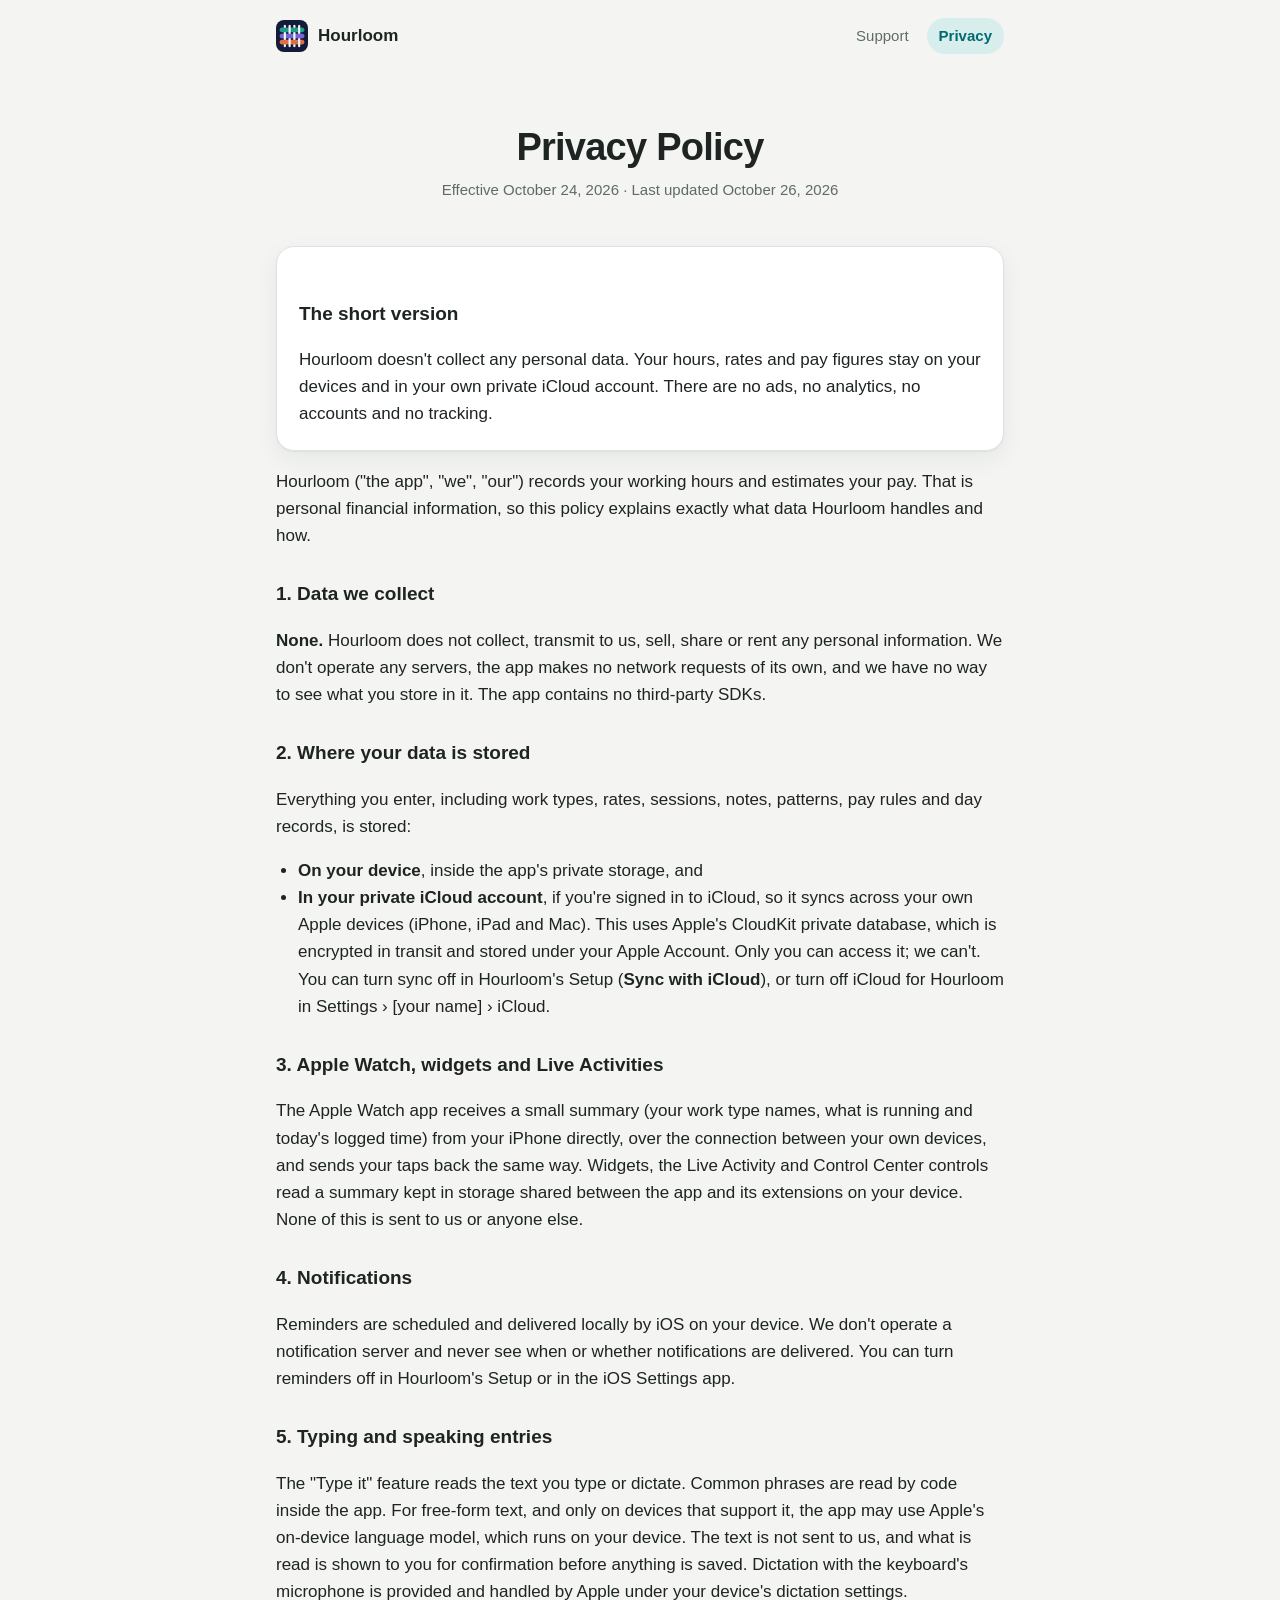
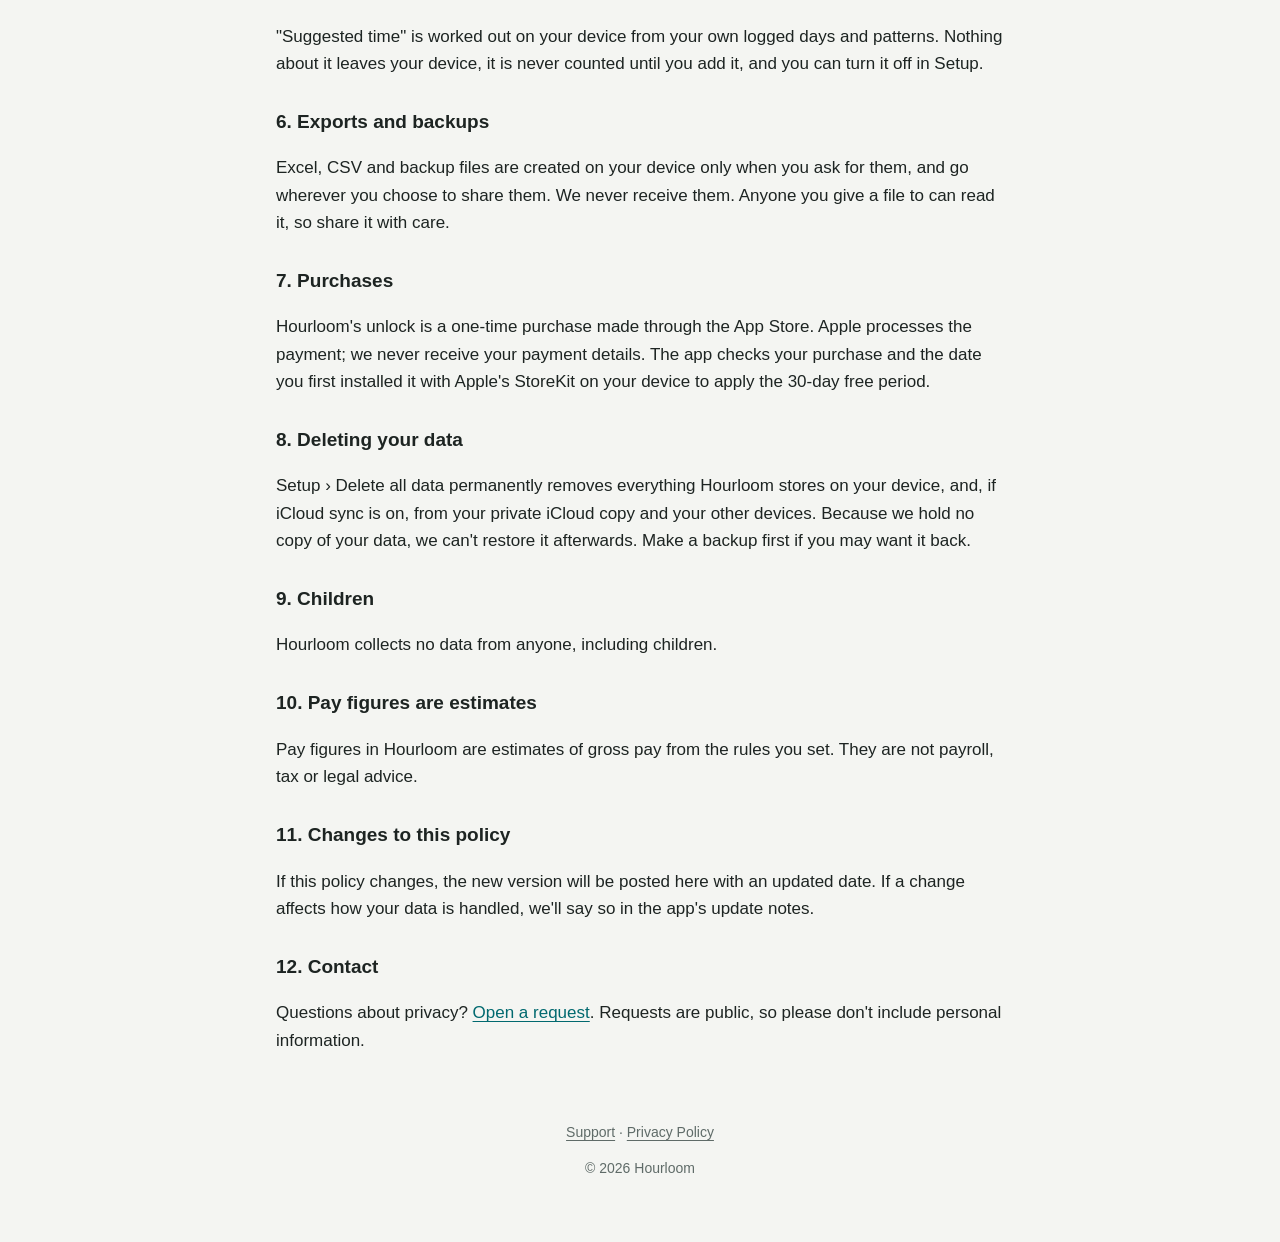
==== privacy.html @ 286ac177 "Hourloom support and privacy pages Co-Authored-By: Claude Sonnet 5.5 <noreply@anthropic.com>" ====
<!doctype html>
<html lang="en">
<head>
  <meta charset="utf-8">
  <meta name="viewport" content="width=device-width, initial-scale=1">
  <title>Hourloom Privacy Policy</title>
  <meta name="description" content="Hourloom doesn't collect any personal data. Your hours and pay figures stay on your devices and in your private iCloud.">
  <link rel="icon" href="assets/favicon.png">
  <link rel="apple-touch-icon" href="assets/icon.png">
  <link rel="stylesheet" href="assets/style.css?v=1">
</head>
<body>
  <div class="wrap">
    <header class="site">
      <a class="brand" href="./"><img src="assets/favicon.png" alt="">Hourloom</a>
      <nav class="site" aria-label="Site">
        <a href="./">Support</a>
        <a href="privacy.html" aria-current="page">Privacy</a>
      </nav>
    </header>

    <main class="policy">
      <section class="hero">
        <h1>Privacy Policy</h1>
        <p class="meta">Effective October 24, 2026 · Last updated October 26, 2026</p>
      </section>

      <div class="card">
        <h2>The short version</h2>
        <p>Hourloom doesn't collect any personal data. Your hours, rates and pay figures stay on your devices and in your own private iCloud account. There are no ads, no analytics, no accounts and no tracking.</p>
      </div>

      <p>Hourloom ("the app", "we", "our") records your working hours and estimates your pay. That is personal financial information, so this policy explains exactly what data Hourloom handles and how.</p>

      <h2>1. Data we collect</h2>
      <p><strong>None.</strong> Hourloom does not collect, transmit to us, sell, share or rent any personal information. We don't operate any servers, the app makes no network requests of its own, and we have no way to see what you store in it. The app contains no third-party SDKs.</p>

      <h2>2. Where your data is stored</h2>
      <p>Everything you enter, including work types, rates, sessions, notes, patterns, pay rules and day records, is stored:</p>
      <ul>
        <li><strong>On your device</strong>, inside the app's private storage, and</li>
        <li><strong>In your private iCloud account</strong>, if you're signed in to iCloud, so it syncs across your own Apple devices (iPhone, iPad and Mac). This uses Apple's CloudKit private database, which is encrypted in transit and stored under your Apple Account. Only you can access it; we can't. You can turn sync off in Hourloom's Setup (<strong>Sync with iCloud</strong>), or turn off iCloud for Hourloom in Settings &rsaquo; [your name] &rsaquo; iCloud.</li>
      </ul>

      <h2>3. Apple Watch, widgets and Live Activities</h2>
      <p>The Apple Watch app receives a small summary (your work type names, what is running and today's logged time) from your iPhone directly, over the connection between your own devices, and sends your taps back the same way. Widgets, the Live Activity and Control Center controls read a summary kept in storage shared between the app and its extensions on your device. None of this is sent to us or anyone else.</p>

      <h2>4. Notifications</h2>
      <p>Reminders are scheduled and delivered locally by iOS on your device. We don't operate a notification server and never see when or whether notifications are delivered. You can turn reminders off in Hourloom's Setup or in the iOS Settings app.</p>

      <h2>5. Typing and speaking entries</h2>
      <p>The "Type it" feature reads the text you type or dictate. Common phrases are read by code inside the app. For free-form text, and only on devices that support it, the app may use Apple's on-device language model, which runs on your device. The text is not sent to us, and what is read is shown to you for confirmation before anything is saved. Dictation with the keyboard's microphone is provided and handled by Apple under your device's dictation settings.</p>

      <p>"Suggested time" is worked out on your device from your own logged days and patterns. Nothing about it leaves your device, it is never counted until you add it, and you can turn it off in Setup.</p>

      <h2>6. Exports and backups</h2>
      <p>Excel, CSV and backup files are created on your device only when you ask for them, and go wherever you choose to share them. We never receive them. Anyone you give a file to can read it, so share it with care.</p>

      <h2>7. Purchases</h2>
      <p>Hourloom's unlock is a one-time purchase made through the App Store. Apple processes the payment; we never receive your payment details. The app checks your purchase and the date you first installed it with Apple's StoreKit on your device to apply the 30-day free period.</p>

      <h2>8. Deleting your data</h2>
      <p>Setup &rsaquo; Delete all data permanently removes everything Hourloom stores on your device, and, if iCloud sync is on, from your private iCloud copy and your other devices. Because we hold no copy of your data, we can't restore it afterwards. Make a backup first if you may want it back.</p>

      <h2>9. Children</h2>
      <p>Hourloom collects no data from anyone, including children.</p>

      <h2>10. Pay figures are estimates</h2>
      <p>Pay figures in Hourloom are estimates of gross pay from the rules you set. They are not payroll, tax or legal advice.</p>

      <h2>11. Changes to this policy</h2>
      <p>If this policy changes, the new version will be posted here with an updated date. If a change affects how your data is handled, we'll say so in the app's update notes.</p>

      <h2>12. Contact</h2>
      <p>Questions about privacy? <a href="https://github.com/Agoober/hourloom-support/issues/new/choose">Open a request</a>. Requests are public, so please don't include personal information.</p>
    </main>

    <footer class="site">
      <p><a href="./">Support</a> · <a href="privacy.html">Privacy Policy</a></p>
      <p>© 2026 Hourloom</p>
    </footer>
  </div>
</body>
</html>
---- assets/style.css ----
:root {
  --bg: #f4f5f2;
  --surface: #ffffff;
  --surface-2: #eef3f2;
  --text: #1d2422;
  --muted: #5f6b68;
  --border: #dde3e1;
  --primary: #01696f;
  --primary-soft: #d8eeec;
  --radius: 18px;
  --shadow: 0 1px 2px rgba(16, 32, 30, 0.05), 0 8px 24px rgba(16, 32, 30, 0.06);
  color-scheme: light;
}

@media (prefers-color-scheme: dark) {
  :root {
    --bg: #0e1413;
    --surface: #161e1d;
    --surface-2: #1c2826;
    --text: #e5ecea;
    --muted: #93a19e;
    --border: #283432;
    --primary: #5cc6c0;
    --primary-soft: #173a38;
    --shadow: none;
    color-scheme: dark;
  }
}

* { box-sizing: border-box; }

html { -webkit-text-size-adjust: 100%; }

body {
  margin: 0;
  background: var(--bg);
  color: var(--text);
  font: 17px/1.6 -apple-system, BlinkMacSystemFont, "SF Pro Text", "PingFang SC", "Segoe UI", Roboto, "Helvetica Neue", sans-serif;
}

a { color: var(--primary); text-underline-offset: 3px; }

.wrap { max-width: 760px; margin: 0 auto; padding: 0 16px; }

header.site {
  display: flex;
  align-items: center;
  justify-content: space-between;
  gap: 12px;
  padding: 18px 0;
}

.brand {
  display: flex;
  align-items: center;
  gap: 10px;
  font-weight: 650;
  color: var(--text);
  text-decoration: none;
}
.brand img { width: 32px; height: 32px; border-radius: 8px; }

nav.site { display: flex; gap: 6px; flex-wrap: wrap; }
nav.site a {
  color: var(--muted);
  text-decoration: none;
  font-size: 15px;
  padding: 6px 12px;
  border-radius: 999px;
}
nav.site a:hover { background: var(--surface-2); color: var(--text); }
nav.site a[aria-current="page"] { background: var(--primary-soft); color: var(--primary); font-weight: 600; }

.hero { text-align: center; padding: 36px 0 28px; }
.hero img { width: 96px; height: 96px; border-radius: 22px; box-shadow: 0 10px 30px rgba(1, 105, 111, 0.25); }
.hero h1 { font-size: clamp(28px, 6vw, 38px); line-height: 1.15; margin: 18px 0 8px; letter-spacing: -0.02em; }
.hero p { color: var(--muted); margin: 0 auto; max-width: 520px; }

.card {
  background: var(--surface);
  border: 1px solid var(--border);
  border-radius: var(--radius);
  box-shadow: var(--shadow);
  padding: 22px;
  margin: 16px 0;
}
.card h2 { margin: 0 0 6px; font-size: 20px; }
.card p:last-child { margin-bottom: 0; }

.contact {
  display: flex;
  gap: 18px;
  align-items: center;
  flex-wrap: wrap;
}
.contact .text { flex: 1 1 280px; }

.button {
  display: inline-block;
  background: var(--primary);
  color: #fff;
  text-decoration: none;
  font-weight: 600;
  padding: 12px 20px;
  border-radius: 999px;
  white-space: nowrap;
}
@media (prefers-color-scheme: dark) { .button { color: #062421; } }
.button:hover { filter: brightness(1.08); }

h2.section { font-size: 22px; margin: 36px 0 10px; letter-spacing: -0.01em; }

details {
  background: var(--surface);
  border: 1px solid var(--border);
  border-radius: 14px;
  margin: 10px 0;
  padding: 0 18px;
}
details[open] { padding-bottom: 14px; }
summary {
  cursor: pointer;
  list-style: none;
  font-weight: 600;
  padding: 15px 0;
  display: flex;
  justify-content: space-between;
  gap: 12px;
}
summary::-webkit-details-marker { display: none; }
summary::after { content: "+"; color: var(--muted); font-weight: 400; font-size: 20px; line-height: 1; }
details[open] summary::after { content: "–"; }
details p, details ol, details ul { margin: 0 0 10px; color: var(--text); }
details li { margin: 4px 0; }

.policy h2 { font-size: 19px; margin: 30px 0 6px; }
.policy ul { padding-left: 22px; }
.meta { color: var(--muted); font-size: 15px; }

footer.site {
  color: var(--muted);
  font-size: 14px;
  padding: 36px 0 48px;
  text-align: center;
}
footer.site a { color: var(--muted); }

kbd {
  font: 600 14px/1 ui-monospace, "SF Mono", Menlo, monospace;
  background: var(--surface-2);
  border: 1px solid var(--border);
  border-radius: 6px;
  padding: 2px 6px;
}

@media (max-width: 460px) {
  header.site { gap: 6px; }
  .brand { font-size: 16px; gap: 8px; }
  .brand img { width: 28px; height: 28px; }
  nav.site { gap: 2px; flex-wrap: nowrap; }
  nav.site a { font-size: 14px; padding: 6px 9px; }
}
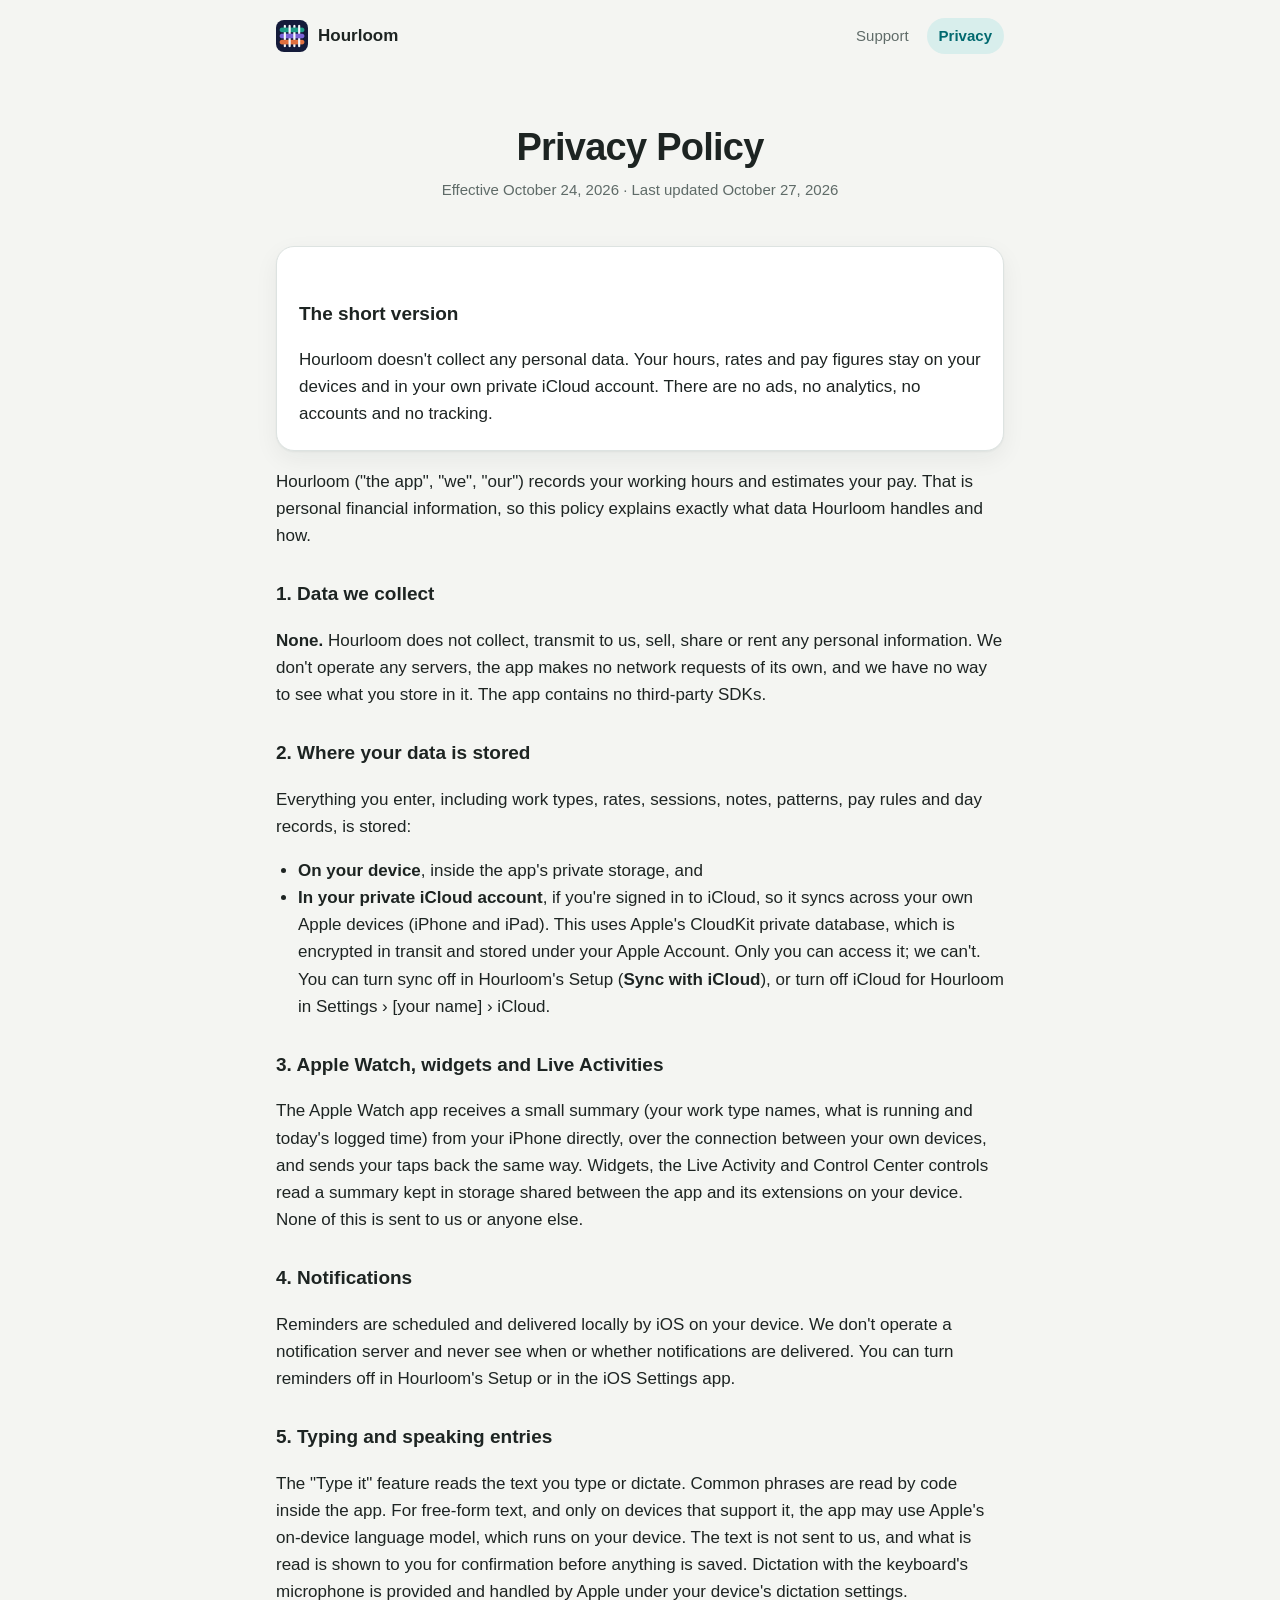
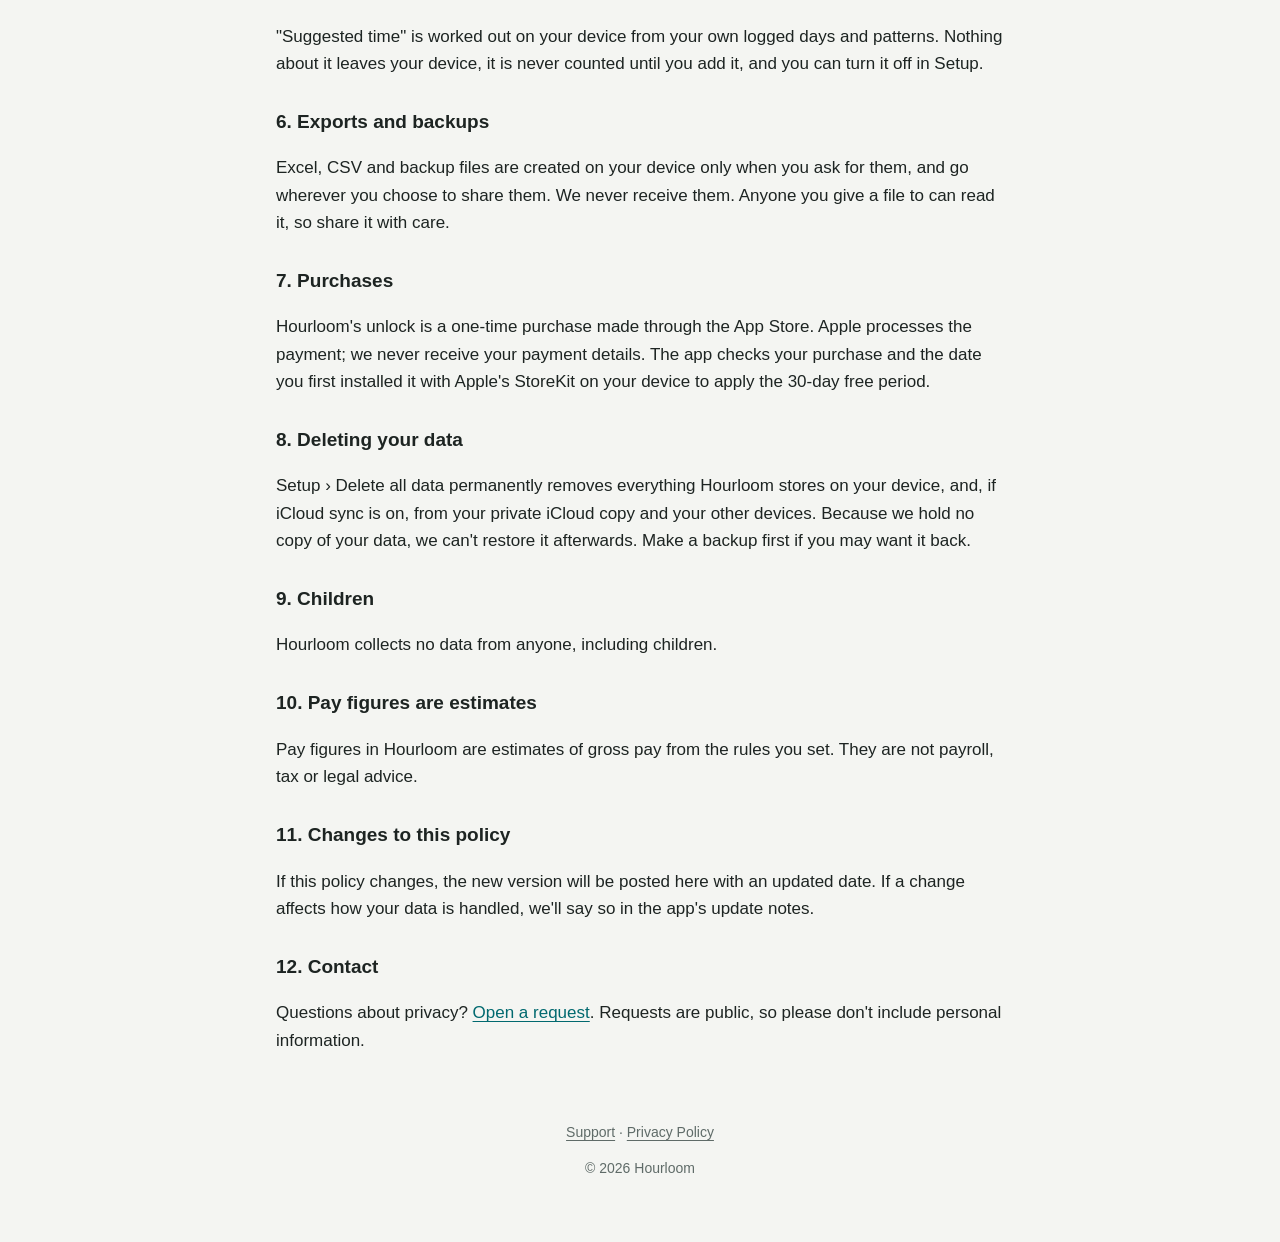
==== commit ed561f80: "Describe iPhone, iPad and Apple Watch only (the Mac app is not in 1.0) Co-Authored-By: Claude Sonnet" ====
--- a/privacy.html
+++ b/privacy.html
@@ -22,7 +22,7 @@
     <main class="policy">
       <section class="hero">
         <h1>Privacy Policy</h1>
-        <p class="meta">Effective October 24, 2026 · Last updated October 26, 2026</p>
+        <p class="meta">Effective October 24, 2026 · Last updated October 27, 2026</p>
       </section>
 
       <div class="card">
@@ -39,7 +39,7 @@
       <p>Everything you enter, including work types, rates, sessions, notes, patterns, pay rules and day records, is stored:</p>
       <ul>
         <li><strong>On your device</strong>, inside the app's private storage, and</li>
-        <li><strong>In your private iCloud account</strong>, if you're signed in to iCloud, so it syncs across your own Apple devices (iPhone, iPad and Mac). This uses Apple's CloudKit private database, which is encrypted in transit and stored under your Apple Account. Only you can access it; we can't. You can turn sync off in Hourloom's Setup (<strong>Sync with iCloud</strong>), or turn off iCloud for Hourloom in Settings &rsaquo; [your name] &rsaquo; iCloud.</li>
+        <li><strong>In your private iCloud account</strong>, if you're signed in to iCloud, so it syncs across your own Apple devices (iPhone and iPad). This uses Apple's CloudKit private database, which is encrypted in transit and stored under your Apple Account. Only you can access it; we can't. You can turn sync off in Hourloom's Setup (<strong>Sync with iCloud</strong>), or turn off iCloud for Hourloom in Settings &rsaquo; [your name] &rsaquo; iCloud.</li>
       </ul>
 
       <h2>3. Apple Watch, widgets and Live Activities</h2>
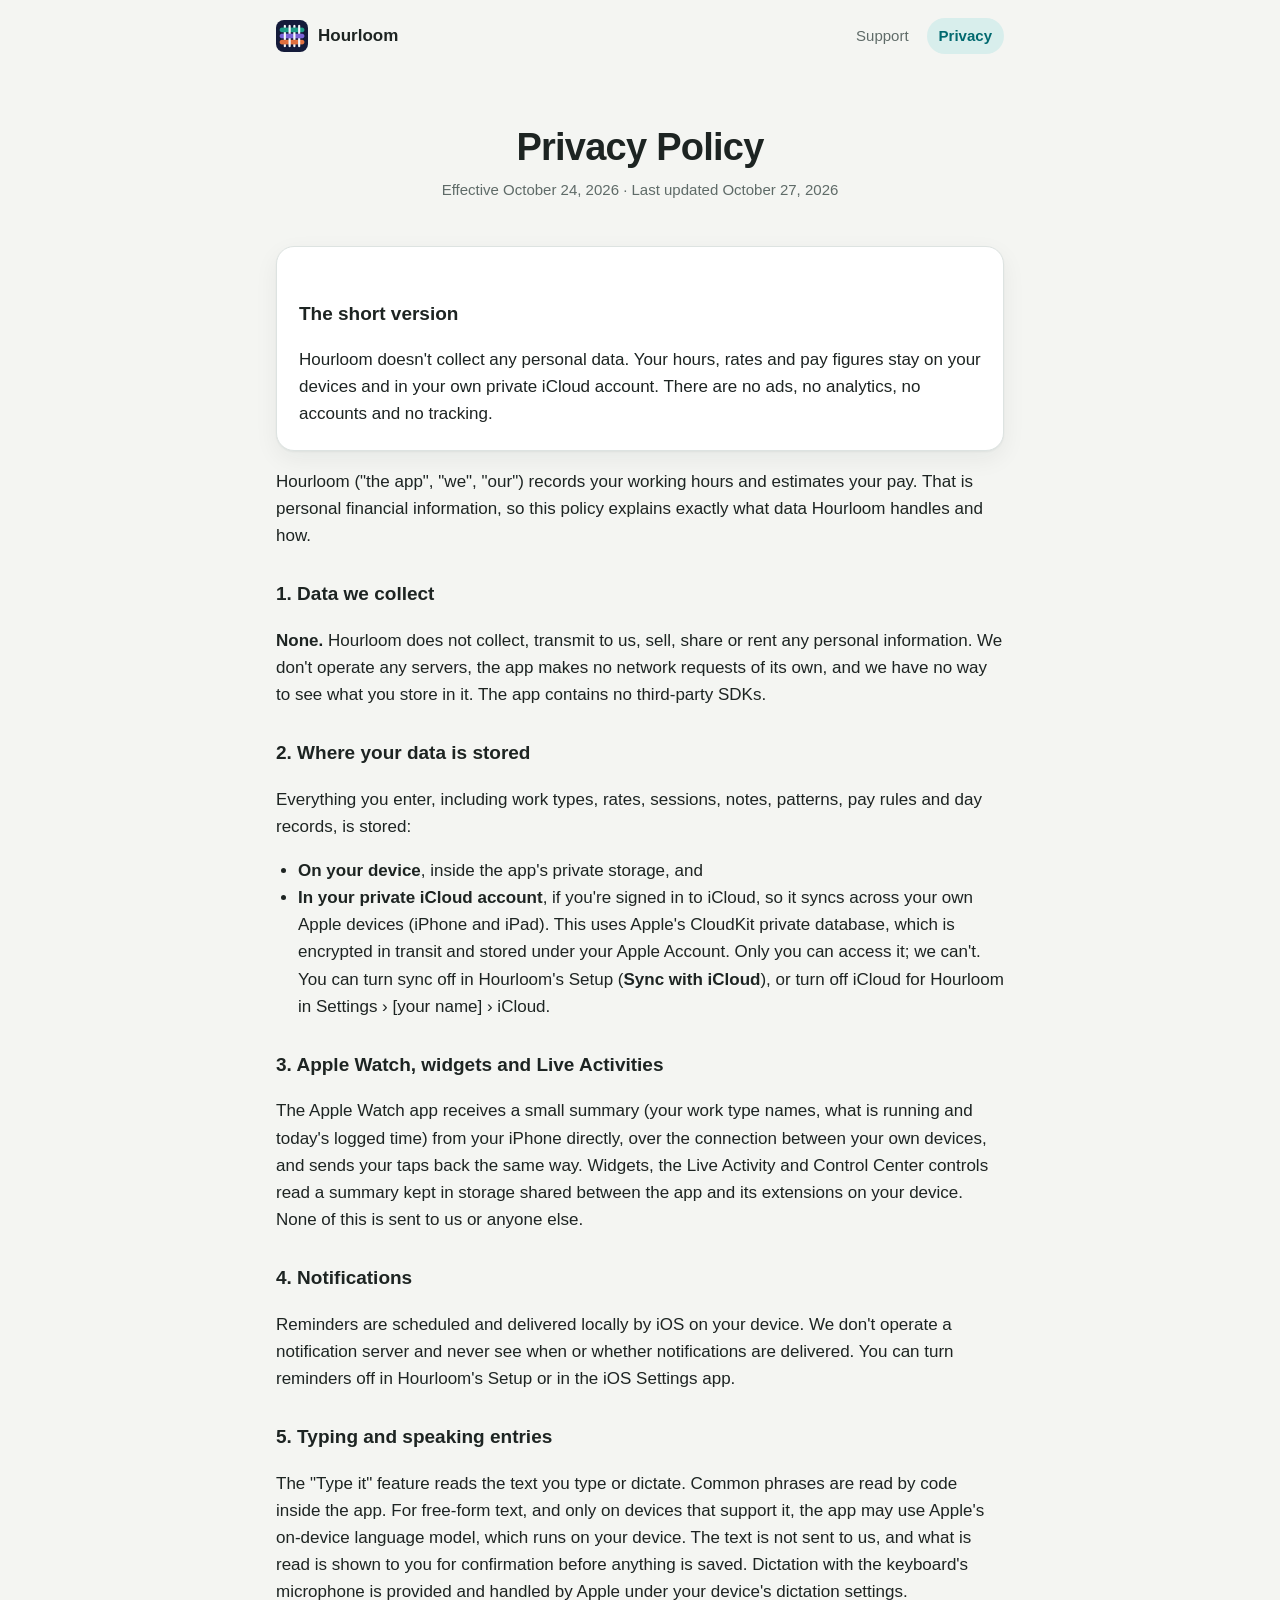
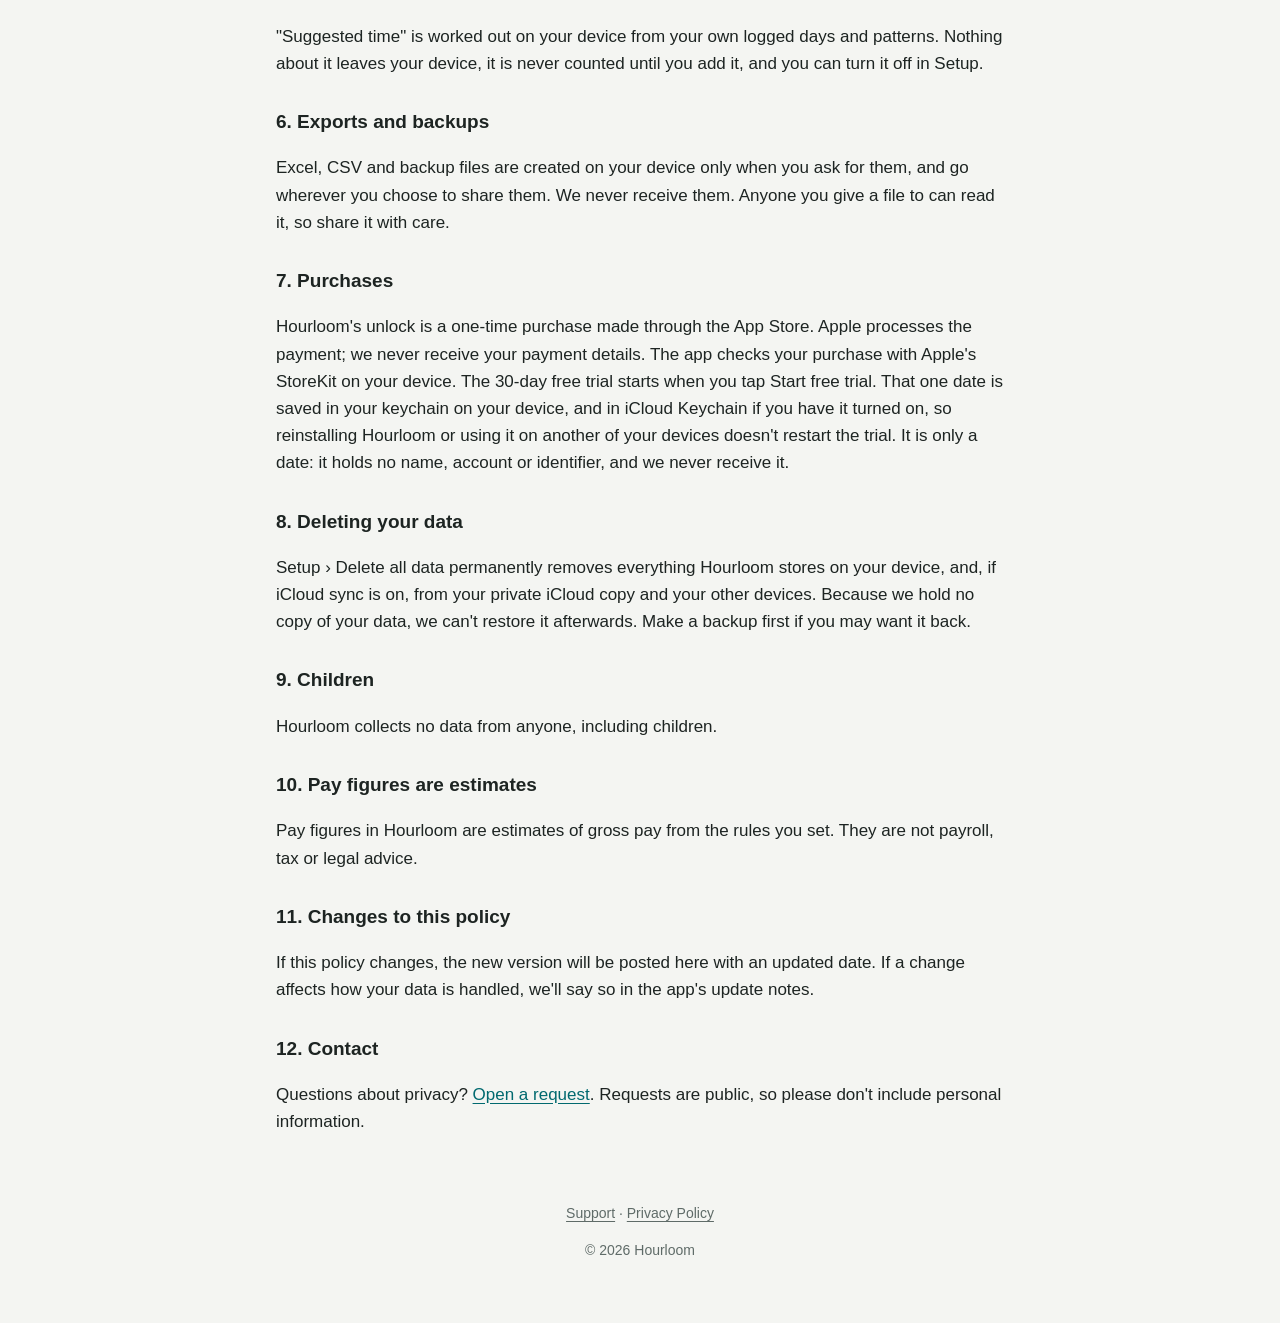
==== commit 94e0ebc4: "Describe the user-started free trial and the keychain date Co-Authored-By: Claude Sonnet 5.5 <norepl" ====
--- a/privacy.html
+++ b/privacy.html
@@ -57,7 +57,7 @@
       <p>Excel, CSV and backup files are created on your device only when you ask for them, and go wherever you choose to share them. We never receive them. Anyone you give a file to can read it, so share it with care.</p>
 
       <h2>7. Purchases</h2>
-      <p>Hourloom's unlock is a one-time purchase made through the App Store. Apple processes the payment; we never receive your payment details. The app checks your purchase and the date you first installed it with Apple's StoreKit on your device to apply the 30-day free period.</p>
+      <p>Hourloom's unlock is a one-time purchase made through the App Store. Apple processes the payment; we never receive your payment details. The app checks your purchase with Apple's StoreKit on your device. The 30-day free trial starts when you tap Start free trial. That one date is saved in your keychain on your device, and in iCloud Keychain if you have it turned on, so reinstalling Hourloom or using it on another of your devices doesn't restart the trial. It is only a date: it holds no name, account or identifier, and we never receive it.</p>
 
       <h2>8. Deleting your data</h2>
       <p>Setup &rsaquo; Delete all data permanently removes everything Hourloom stores on your device, and, if iCloud sync is on, from your private iCloud copy and your other devices. Because we hold no copy of your data, we can't restore it afterwards. Make a backup first if you may want it back.</p>
